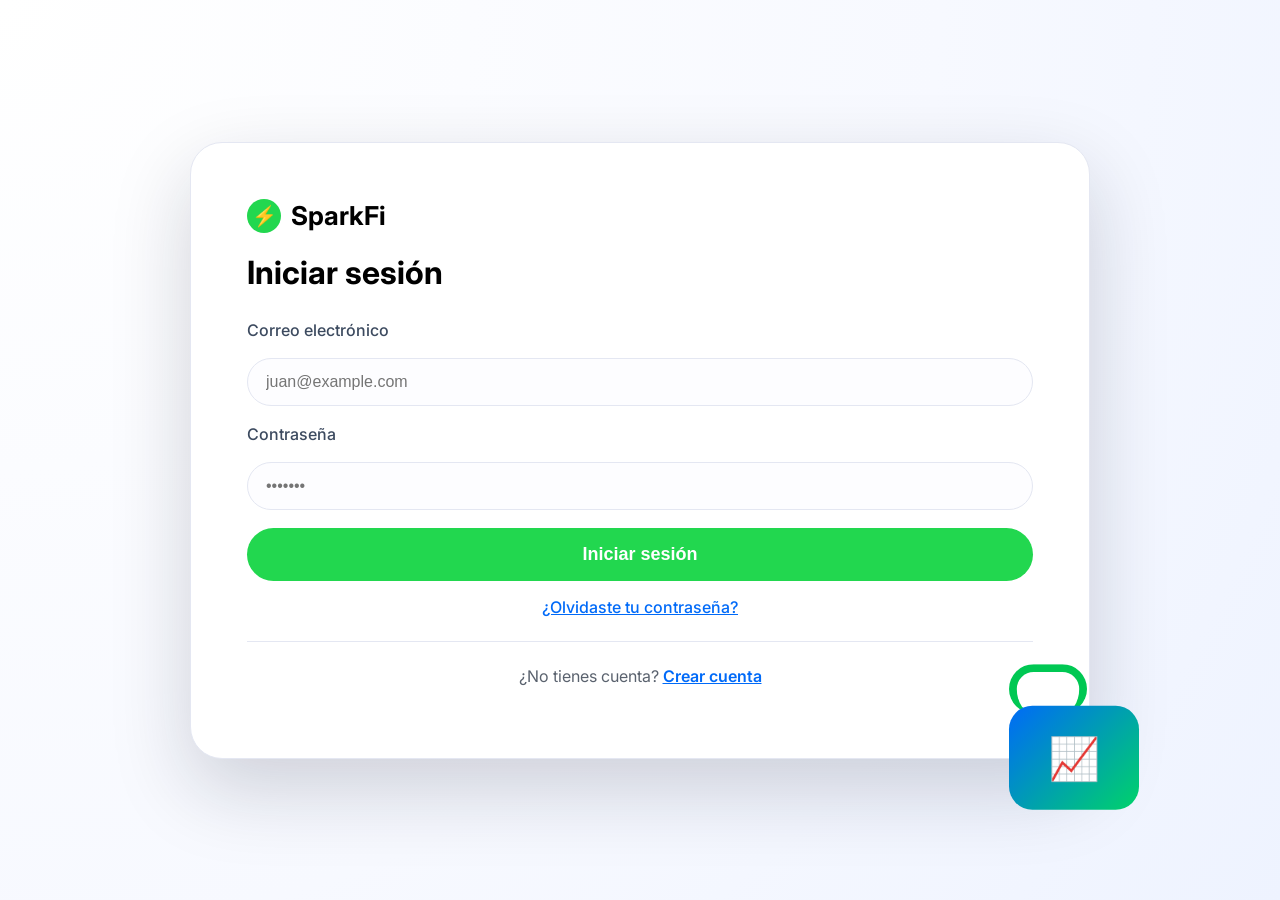
==== src/html/01-login.html @ 18d74f08 "Se realiza la maquetación HTML y CSS de las 8 visuales" ====
<!DOCTYPE html>
<html lang="es">
  <head>
    <meta charset="UTF-8" />
    <meta name="viewport" content="width=device-width, initial-scale=1.0" />
    <title>Iniciar sesión - SparkFi</title>

    <!-- Fuente Inter -->
    <link rel="preconnect" href="https://fonts.googleapis.com" />
    <link rel="preconnect" href="https://fonts.gstatic.com" crossorigin />
    <link
      href="https://fonts.googleapis.com/css2?family=Inter:wght@400;500;600;700&display=swap"
      rel="stylesheet"
    />

    <link rel="stylesheet" href="/src/css/01-login.css" />
  </head>
  <body>
    <div class="auth-page">
      <div class="auth-card">
        <!-- Logo -->
        <header class="auth-header">
          <div class="brand">
            <span class="brand-icon">⚡</span>
            <span class="brand-text">SparkFi</span>
          </div>
        </header>

        <!-- Contenido principal -->
        <main class="auth-content">
          <h1 class="auth-title">Iniciar sesión</h1>

          <form class="auth-form">
            <label class="field-label" for="email">Correo electrónico</label>
            <input
              id="email"
              type="email"
              placeholder="juan@example.com"
              class="field-input"
            />

            <label class="field-label" for="password">Contraseña</label>
            <input
              id="password"
              type="password"
              placeholder="•••••••"
              class="field-input"
            />

            <button type="submit" class="btn-primary">Iniciar sesión</button>
          </form>

          <a href="#" class="link-forgot">¿Olvidaste tu contraseña?</a>

          <div class="divider"></div>

          <p class="signup-text">
            ¿No tienes cuenta?
            <a href="#" class="link-signup">Crear cuenta</a>
          </p>
        </main>

        <!-- Candado de seguridad (decorativo) -->
        <div class="security-badge">
          <div class="security-lock-top"></div>
          <div class="security-lock-body">
            <span class="security-icon">📈</span>
          </div>
        </div>
      </div>
    </div>
  </body>
</html>
---- src/css/01-login.css ----
/* ============================
   PALETA SPARKFI
============================ */
:root {
  --sf-green: #22d74f;
  --sf-green-soft: #00d369;

  --sf-blue: #006af8;
  --sf-blue-strong: #0a3dfe;
  --sf-yellow: #ffd838;

  --sf-bg: #f7f9ff;
  --sf-surface: #ffffff;
  --sf-border: #e4e7f2;

  --sf-text-main: #181f34;
  --sf-text-muted: #3c4a5f;
  --sf-text-soft: #5a626e;
}

/* ============================
   RESETEO BÁSICO
============================ */
* {
  box-sizing: border-box;
  margin: 0;
  padding: 0;
}

body {
  font-family: "Inter", sans-serif;
  background: radial-gradient(
    circle at top left,
    #ffffff 0,
    #f7f9ff 60%,
    #eef3ff 100%
  );
  min-height: 100vh;
  margin: 0;
  display: flex;
  justify-content: center;
  align-items: center;
}

/* ============================
   TARJETA FULL-SCREEN AMPLIA
============================ */
.auth-card {
  position: relative;
  background: var(--sf-surface);

  /* ANCHO MUCHO MÁS GRANDE */
  width: min(1200px, 100vh); /* 👈 se verá GIGANTE pero elegante */

  padding: 56px 56px 72px;
  border-radius: 32px;
  box-shadow: 0 30px 80px rgba(15, 23, 42, 0.18);
  border: 1px solid var(--sf-border);
}

/* ============================
   LOGO
============================ */
.brand {
  display: flex;
  align-items: center;
  gap: 10px;
  margin-bottom: 20px;
}

.brand-icon {
  width: 34px;
  height: 34px;
  background: var(--sf-green);
  border-radius: 50%;
  display: flex;
  align-items: center;
  justify-content: center;
  color: white;
  font-size: 20px;
}

.brand-text {
  font-size: 26px;
  font-weight: 700;
}

/* ============================
   CONTENIDO
============================ */
.auth-title {
  font-size: 32px;
  font-weight: 700;
  margin-bottom: 28px;
}

.auth-form {
  display: flex;
  flex-direction: column;
  gap: 18px;
  margin-bottom: 16px;
}

.field-label {
  font-size: 16px;
  font-weight: 500;
  color: var(--sf-text-muted);
}

.field-input {
  width: 100%;
  padding: 14px 18px;
  border-radius: 999px;
  border: 1px solid var(--sf-border);
  font-size: 16px;
  background: #fdfdff;
}

.btn-primary {
  padding: 16px;
  font-size: 18px;
  border-radius: 999px;
  background: var(--sf-green);
  border: none;
  color: white;
  font-weight: 600;
  cursor: pointer;
}

.btn-primary:hover {
  background: var(--sf-green-soft);
}

/* ============================
   LINKS
============================ */
.link-forgot {
  display: block;
  margin-top: 12px;
  text-align: center;
  color: var(--sf-blue);
  font-weight: 500;
}

.divider {
  margin: 24px 0;
  height: 1px;
  background: var(--sf-border);
}

.signup-text {
  text-align: center;
  font-size: 16px;
  color: var(--sf-text-soft);
}

.link-signup {
  color: var(--sf-blue);
  font-weight: 600;
}

/* ============================
   CANDADO
============================ */
.security-badge {
  position: absolute;
  right: -35px;
  bottom: -35px;
  transform: scale(1.3); /* ← MÁS GRANDE */
}

.security-lock-top {
  width: 60px;
  height: 38px;
  border-radius: 999px;
  border: 6px solid #00c853;
  border-bottom: none;
}

.security-lock-body {
  margin-top: -6px;
  width: 100px;
  height: 80px;
  background: linear-gradient(135deg, #006af8, #00d369);
  border-radius: 18px;
  display: flex;
  align-items: center;
  justify-content: center;
}

.security-icon {
  color: white;
  font-size: 32px;
}

/* ============================
   RESPONSIVE MOBILE
============================ */
@media (max-width: 480px) {
  .auth-card {
    max-width: 100%;
    padding: 32px 22px 48px;
  }

  .auth-title {
    font-size: 24px;
  }

  .security-badge {
    transform: scale(0.9);
    right: -20px;
    bottom: -25px;
  }
}
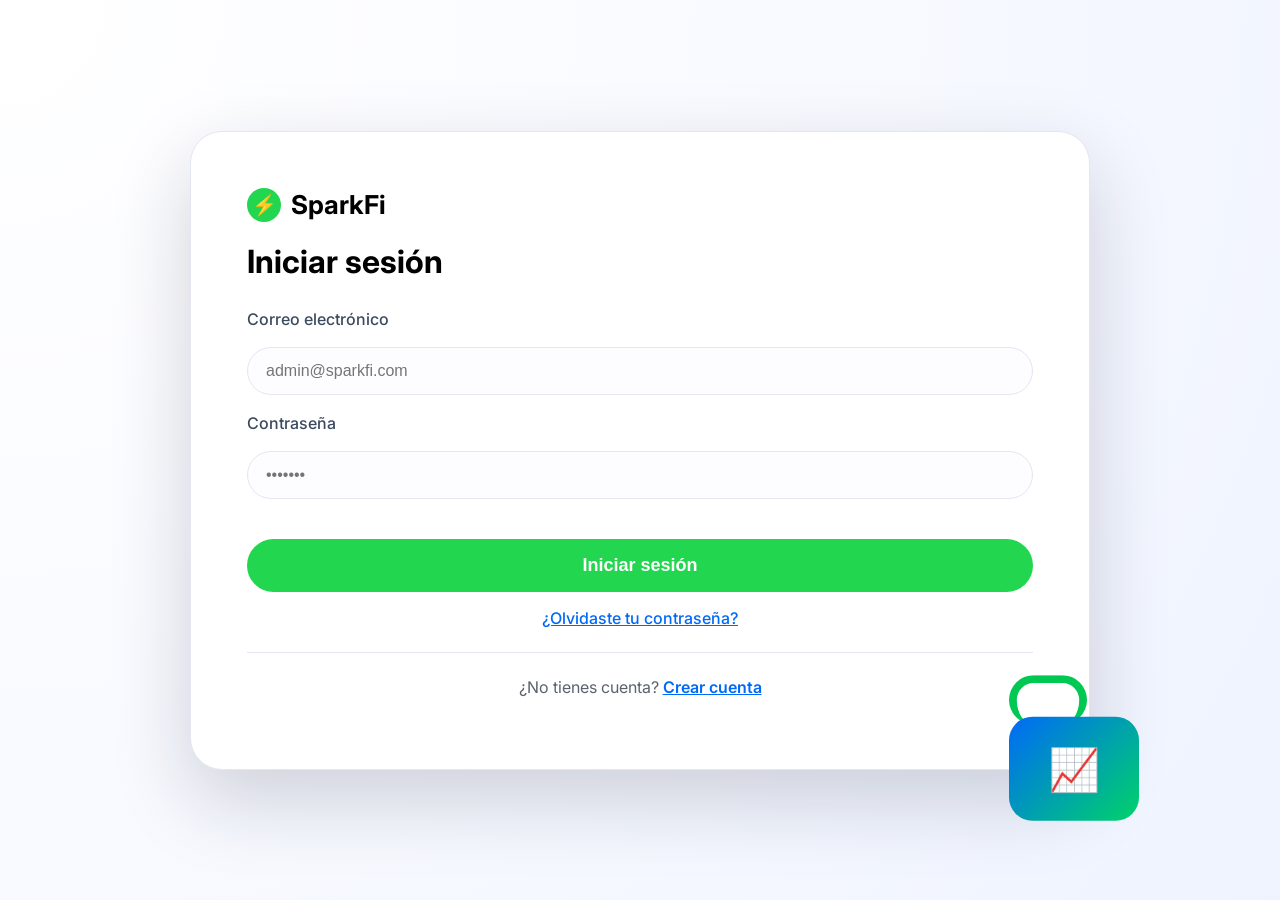
==== commit 58a68691: "organice carpetas,cree archivos JS base y vincule todas las ventanas" ====
--- a/src/html/01-login.html
+++ b/src/html/01-login.html
@@ -35,7 +35,7 @@
             <input
               id="email"
               type="email"
-              placeholder="juan@example.com"
+              placeholder="admin@sparkfi.com"
               class="field-input"
             />
 
@@ -47,7 +47,10 @@
               class="field-input"
             />
 
-            <button type="submit" class="btn-primary">Iniciar sesión</button>
+            <!-- Área de resultados (mensajes de éxito, error o bloqueo) -->
+            <div id="resultado-login"></div>
+
+            <button id="btn-login" type="button" class="btn-primary">Iniciar sesión</button>
           </form>
 
           <a href="#" class="link-forgot">¿Olvidaste tu contraseña?</a>
@@ -56,7 +59,7 @@
 
           <p class="signup-text">
             ¿No tienes cuenta?
-            <a href="#" class="link-signup">Crear cuenta</a>
+            <a href="02-create-account.html" class="link-signup">Crear cuenta</a>
           </p>
         </main>
 
@@ -69,5 +72,7 @@
         </div>
       </div>
     </div>
+
+    <script src="/src/js/01-login.js"></script>
   </body>
 </html>
--- a/src/css/01-login.css
+++ b/src/css/01-login.css
@@ -212,3 +212,36 @@
     bottom: -25px;
   }
 }
+
+/* ============================
+   ÁREA DE RESULTADOS (JS)
+============================ */
+#resultado-login {
+  margin-bottom: 4px;
+}
+
+.mensaje {
+  padding: 12px 16px;
+  border-radius: 12px;
+  font-size: 14px;
+  font-weight: 500;
+  line-height: 1.5;
+}
+
+.mensaje--exito {
+  background-color: #d4f7e0;
+  color: #14532d;
+  border: 1px solid #22d74f;
+}
+
+.mensaje--error {
+  background-color: #fee2e2;
+  color: #7f1d1d;
+  border: 1px solid #f87171;
+}
+
+.mensaje--bloqueado {
+  background-color: #fef3c7;
+  color: #78350f;
+  border: 1px solid #fbbf24;
+}
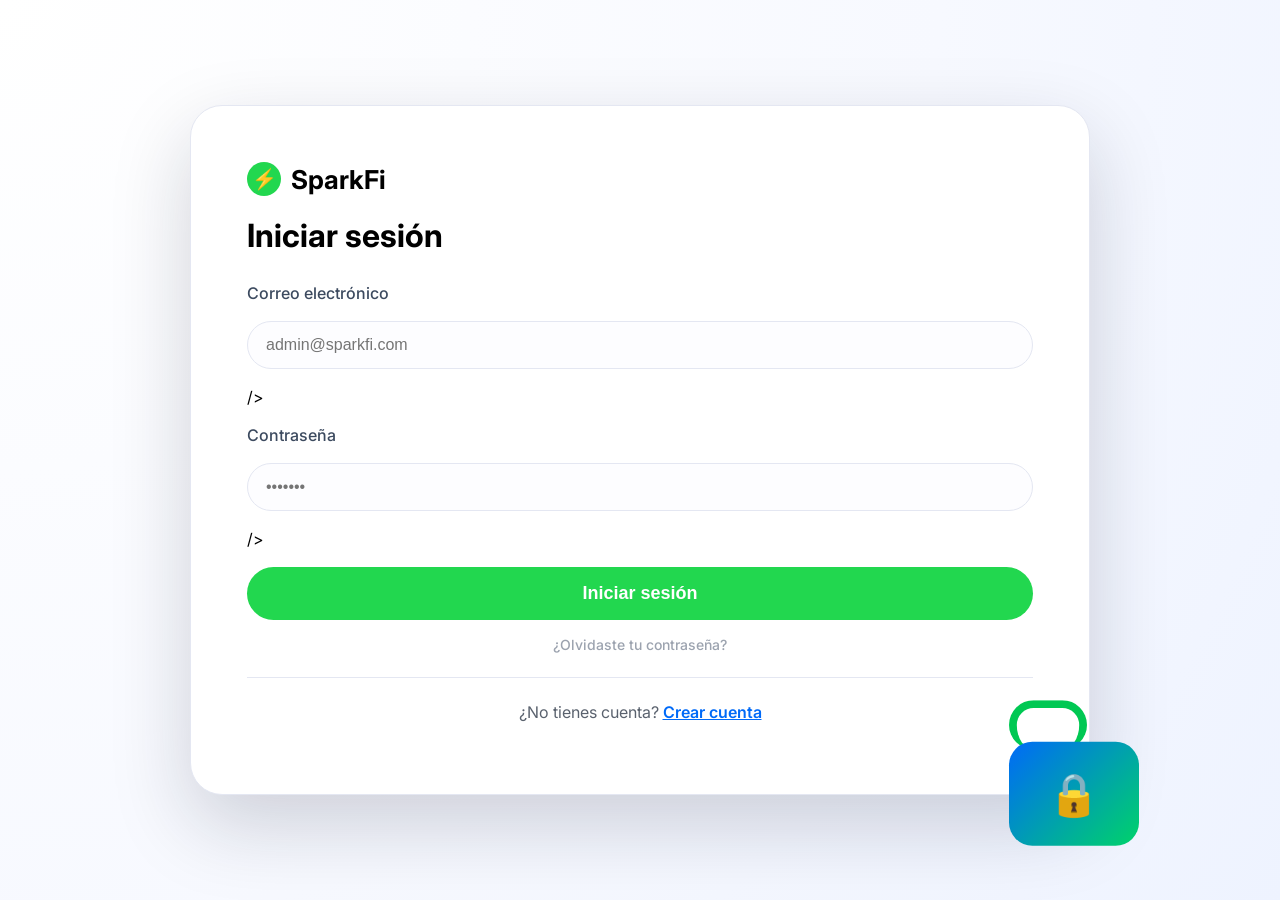
==== commit 08b3415e: "Se comento de manera descriptiva cada archivo HTML y CSS" ====
--- a/src/html/01-login.html
+++ b/src/html/01-login.html
@@ -1,11 +1,15 @@
 <!DOCTYPE html>
+<!-- Siempre hay que poner DOCTYPE para que el navegador sepa que es HTML5 -->
 <html lang="es">
   <head>
     <meta charset="UTF-8" />
+    <!-- UTF-8 permite que se vean bien las tildes y la ñ en español -->
     <meta name="viewport" content="width=device-width, initial-scale=1.0" />
+    <!-- Esto es clave para que la página se vea bien en celulares, sin esto se ve muy pequeño -->
     <title>Iniciar sesión - SparkFi</title>
 
-    <!-- Fuente Inter -->
+    <!-- Conecto la fuente Inter desde Google Fonts, se ve mucho más profesional que Arial -->
+    <!-- El preconnect le dice al navegador que prepare la conexión antes de que la necesite -->
     <link rel="preconnect" href="https://fonts.googleapis.com" />
     <link rel="preconnect" href="https://fonts.gstatic.com" crossorigin />
     <link
@@ -13,66 +17,95 @@
       rel="stylesheet"
     />
 
+    <!-- Ícono que aparece en la pestaña del navegador, uso el rayo ⚡ que es el logo de SparkFi -->
+    <!-- Lo hice con SVG inline para no tener que crear un archivo .ico por separado -->
+    <link rel="icon" href="data:image/svg+xml,<svg xmlns='http://www.w3.org/2000/svg' viewBox='0 0 100 100'><text y='.9em' font-size='90'>⚡</text></svg>" />
+
+    <!-- Mi archivo de estilos para esta pantalla -->
     <link rel="stylesheet" href="/src/css/01-login.css" />
   </head>
   <body>
+
+    <!-- Contenedor principal que centra todo en la pantalla usando flexbox en el CSS -->
     <div class="auth-page">
+
+      <!-- Tarjeta blanca central donde va todo el formulario -->
       <div class="auth-card">
-        <!-- Logo -->
+
+        <!-- Cabecera de la tarjeta con el logo de la app -->
         <header class="auth-header">
           <div class="brand">
+            <!-- El rayo es el ícono de la marca, lo puse en un círculo verde -->
             <span class="brand-icon">⚡</span>
             <span class="brand-text">SparkFi</span>
           </div>
         </header>
 
-        <!-- Contenido principal -->
+        <!-- Zona principal del formulario -->
         <main class="auth-content">
           <h1 class="auth-title">Iniciar sesión</h1>
 
+          <!-- El formulario de login, el type="button" en el botón es para que el JS lo controle manualmente -->
           <form class="auth-form">
+
+            <!-- Campo de correo, el for="email" conecta el label con el input por accesibilidad -->
             <label class="field-label" for="email">Correo electrónico</label>
             <input
               id="email"
               type="email"
               placeholder="admin@sparkfi.com"
               class="field-input"
+              autocomplete="email"
+              <!-- autocomplete="email" le dice al navegador que sugiera correos guardados -->
             />
 
+            <!-- Campo de contraseña, type="password" oculta los caracteres automáticamente -->
             <label class="field-label" for="password">Contraseña</label>
             <input
               id="password"
               type="password"
               placeholder="•••••••"
               class="field-input"
+              autocomplete="current-password"
+              <!-- current-password indica que es para iniciar sesión, no para crear una nueva -->
             />
 
-            <!-- Área de resultados (mensajes de éxito, error o bloqueo) -->
+            <!-- Aquí el JS va a mostrar mensajes de error o éxito cuando valide el formulario -->
+            <!-- Lo dejé vacío a propósito, el CSS lo oculta cuando no tiene contenido -->
             <div id="resultado-login"></div>
 
+            <!-- Botón principal para enviar, el JS escucha el click en este botón -->
             <button id="btn-login" type="button" class="btn-primary">Iniciar sesión</button>
           </form>
 
-          <a href="#" class="link-forgot">¿Olvidaste tu contraseña?</a>
+          <!-- Opción para recuperar contraseña, por ahora no tiene funcionalidad -->
+          <!-- La puse como span en lugar de enlace para que no confunda al usuario -->
+          <span class="link-forgot link-forgot--disabled" title="Próximamente disponible">¿Olvidaste tu contraseña?</span>
 
+          <!-- Línea separadora entre el formulario y el enlace de registro -->
           <div class="divider"></div>
 
+          <!-- Si el usuario no tiene cuenta lo mando a la pantalla de registro -->
           <p class="signup-text">
             ¿No tienes cuenta?
             <a href="02-create-account.html" class="link-signup">Crear cuenta</a>
           </p>
         </main>
 
-        <!-- Candado de seguridad (decorativo) -->
+        <!-- Elemento decorativo de un candado, solo es visual para darle más diseño a la tarjeta -->
+        <!-- Lo hice con divs puros en CSS, sin imágenes -->
         <div class="security-badge">
           <div class="security-lock-top"></div>
+          <!-- Cuerpo del candado con el ícono de seguridad adentro -->
           <div class="security-lock-body">
-            <span class="security-icon">📈</span>
+            <span class="security-icon">🔒</span>
           </div>
         </div>
+
       </div>
     </div>
 
+    <!-- Archivo JS que maneja la lógica del login, va al final del body para que cargue después del HTML -->
     <script src="/src/js/01-login.js"></script>
   </body>
 </html>
--- a/src/css/01-login.css
+++ b/src/css/01-login.css
@@ -1,65 +1,73 @@
 /* ============================
-   PALETA SPARKFI
+   PALETA DE COLORES DE SPARKFI
+   Guardo los colores como variables para reutilizarlos en todo el CSS
+   sin tener que escribir el código hex cada vez que lo necesito
 ============================ */
 :root {
-  --sf-green: #22d74f;
-  --sf-green-soft: #00d369;
-
-  --sf-blue: #006af8;
-  --sf-blue-strong: #0a3dfe;
-  --sf-yellow: #ffd838;
-
-  --sf-bg: #f7f9ff;
-  --sf-surface: #ffffff;
-  --sf-border: #e4e7f2;
-
-  --sf-text-main: #181f34;
-  --sf-text-muted: #3c4a5f;
-  --sf-text-soft: #5a626e;
+  --sf-green: #22d74f;       /* Verde principal de la app, para botones primarios */
+  --sf-green-soft: #00d369;  /* Verde un poco más suave para el hover */
+
+  --sf-blue: #006af8;        /* Azul para links y elementos secundarios */
+  --sf-blue-strong: #0a3dfe; /* Azul más intenso para énfasis */
+  --sf-yellow: #ffd838;      /* Amarillo para logros y medallas */
+
+  --sf-bg: #f7f9ff;          /* Color de fondo general de la app */
+  --sf-surface: #ffffff;     /* Blanco puro para las tarjetas */
+  --sf-border: #e4e7f2;      /* Gris muy suave para los bordes */
+
+  --sf-text-main: #181f34;   /* Texto principal, casi negro azulado */
+  --sf-text-muted: #3c4a5f;  /* Texto secundario, gris medio */
+  --sf-text-soft: #5a626e;   /* Texto de ayuda, gris claro */
 }
 
 /* ============================
    RESETEO BÁSICO
+   Quito los márgenes y paddings que el navegador pone por defecto
+   porque cada navegador los pone diferente y eso genera inconsistencias
 ============================ */
 * {
-  box-sizing: border-box;
+  box-sizing: border-box; /* El padding y border se cuentan dentro del ancho del elemento */
   margin: 0;
   padding: 0;
 }
 
+/* Centra la tarjeta de login perfectamente en el medio de la pantalla */
 body {
   font-family: "Inter", sans-serif;
+  /* Fondo degradado radial que va de blanco a azul muy suave */
   background: radial-gradient(
     circle at top left,
     #ffffff 0,
     #f7f9ff 60%,
     #eef3ff 100%
   );
-  min-height: 100vh;
+  min-height: 100vh;  /* Que ocupe toda la altura de la pantalla */
   margin: 0;
-  display: flex;
-  justify-content: center;
-  align-items: center;
-}
-
-/* ============================
-   TARJETA FULL-SCREEN AMPLIA
+  display: flex;           /* Flexbox para centrar la tarjeta */
+  justify-content: center; /* Centrado horizontal */
+  align-items: center;     /* Centrado vertical */
+}
+
+/* ============================
+   TARJETA CENTRAL DEL LOGIN
+   La caja blanca grande donde va el formulario
 ============================ */
 .auth-card {
-  position: relative;
+  position: relative; /* Necesario para posicionar el candado decorativo con absolute */
   background: var(--sf-surface);
 
-  /* ANCHO MUCHO MÁS GRANDE */
-  width: min(1200px, 100vh); /* 👈 se verá GIGANTE pero elegante */
+  /* min() usa el valor más pequeño entre 1200px y 100vh para que no se salga de la pantalla */
+  width: min(1200px, 100vh);
 
   padding: 56px 56px 72px;
-  border-radius: 32px;
-  box-shadow: 0 30px 80px rgba(15, 23, 42, 0.18);
+  border-radius: 32px; /* Bordes muy redondeados para el estilo moderno de la app */
+  box-shadow: 0 30px 80px rgba(15, 23, 42, 0.18); /* Sombra grande y suave */
   border: 1px solid var(--sf-border);
 }
 
 /* ============================
-   LOGO
+   LOGO DE LA MARCA
+   El rayo ⚡ en círculo verde + el nombre SparkFi
 ============================ */
 .brand {
   display: flex;
@@ -68,11 +76,12 @@
   margin-bottom: 20px;
 }
 
+/* Círculo verde con el rayo adentro */
 .brand-icon {
   width: 34px;
   height: 34px;
   background: var(--sf-green);
-  border-radius: 50%;
+  border-radius: 50%; /* Círculo perfecto */
   display: flex;
   align-items: center;
   justify-content: center;
@@ -86,7 +95,7 @@
 }
 
 /* ============================
-   CONTENIDO
+   FORMULARIO DE LOGIN
 ============================ */
 .auth-title {
   font-size: 32px;
@@ -94,10 +103,11 @@
   margin-bottom: 28px;
 }
 
+/* flex column para que los campos queden uno debajo del otro */
 .auth-form {
   display: flex;
   flex-direction: column;
-  gap: 18px;
+  gap: 18px;       /* Espacio entre cada campo del formulario */
   margin-bottom: 16px;
 }
 
@@ -107,15 +117,17 @@
   color: var(--sf-text-muted);
 }
 
+/* Campo de texto con bordes redondeados en forma de píldora */
 .field-input {
   width: 100%;
   padding: 14px 18px;
-  border-radius: 999px;
+  border-radius: 999px; /* 999px es un truco para que siempre sea totalmente redondeado */
   border: 1px solid var(--sf-border);
   font-size: 16px;
-  background: #fdfdff;
-}
-
+  background: #fdfdff; /* Blanco muy ligeramente azulado para distinguirlo del fondo */
+}
+
+/* Botón principal verde para enviar el formulario */
 .btn-primary {
   padding: 16px;
   font-size: 18px;
@@ -127,13 +139,15 @@
   cursor: pointer;
 }
 
+/* Efecto hover: cambia a un verde un poco más oscuro */
 .btn-primary:hover {
   background: var(--sf-green-soft);
 }
 
 /* ============================
-   LINKS
-============================ */
+   LINKS Y SEPARADORES
+============================ */
+/* Link de "¿Olvidaste tu contraseña?" */
 .link-forgot {
   display: block;
   margin-top: 12px;
@@ -142,6 +156,14 @@
   font-weight: 500;
 }
 
+/* Versión deshabilitada del link (funcionalidad pendiente) */
+.link-forgot--disabled {
+  color: #9ca3af;       /* Gris para indicar que no está disponible */
+  cursor: not-allowed;  /* Cursor de prohibido al pasar encima */
+  font-size: 14px;
+}
+
+/* Línea horizontal gris que separa el formulario del link de registro */
 .divider {
   margin: 24px 0;
   height: 1px;
@@ -154,31 +176,36 @@
   color: var(--sf-text-soft);
 }
 
+/* Link azul para ir a crear cuenta */
 .link-signup {
   color: var(--sf-blue);
   font-weight: 600;
 }
 
 /* ============================
-   CANDADO
+   CANDADO DECORATIVO
+   Lo hice con divs y CSS puro, sin imágenes
+   Está posicionado fuera de la tarjeta en la esquina inferior derecha
 ============================ */
 .security-badge {
-  position: absolute;
+  position: absolute; /* Sale del flujo normal para flotar sobre la tarjeta */
   right: -35px;
   bottom: -35px;
-  transform: scale(1.3); /* ← MÁS GRANDE */
-}
-
+  transform: scale(1.3); /* Lo agrando un poco para que se vea más imponente */
+}
+
+/* La parte curva de arriba del candado (el arco) */
 .security-lock-top {
   width: 60px;
   height: 38px;
   border-radius: 999px;
   border: 6px solid #00c853;
-  border-bottom: none;
-}
-
+  border-bottom: none; /* Sin borde abajo para que se conecte con el cuerpo */
+}
+
+/* Cuerpo rectangular del candado con degradado verde-azul */
 .security-lock-body {
-  margin-top: -6px;
+  margin-top: -6px; /* Sube un poco para tapar el hueco del borde del arco */
   width: 100px;
   height: 80px;
   background: linear-gradient(135deg, #006af8, #00d369);
@@ -188,13 +215,15 @@
   justify-content: center;
 }
 
+/* El ícono del candado adentro del cuerpo */
 .security-icon {
   color: white;
   font-size: 32px;
 }
 
 /* ============================
-   RESPONSIVE MOBILE
+   DISEÑO RESPONSIVE PARA CELULAR
+   En pantallas pequeñas la tarjeta ocupa todo el ancho
 ============================ */
 @media (max-width: 480px) {
   .auth-card {
@@ -202,10 +231,12 @@
     padding: 32px 22px 48px;
   }
 
+  /* Título más pequeño en móvil para que no se corte */
   .auth-title {
     font-size: 24px;
   }
 
+  /* El candado decorativo también se achica en móvil */
   .security-badge {
     transform: scale(0.9);
     right: -20px;
@@ -214,12 +245,20 @@
 }
 
 /* ============================
-   ÁREA DE RESULTADOS (JS)
+   ÁREA DE RESULTADOS DEL JS
+   El JS mete mensajes aquí después de intentar el login
 ============================ */
 #resultado-login {
   margin-bottom: 4px;
 }
 
+/* Truco de CSS: si el div está vacío (sin contenido), lo oculto completamente */
+/* Así no genera espacio en blanco raro cuando no hay mensajes */
+#resultado-login:empty {
+  display: none;
+}
+
+/* Estilos base para cualquier mensaje de resultado */
 .mensaje {
   padding: 12px 16px;
   border-radius: 12px;
@@ -228,18 +267,21 @@
   line-height: 1.5;
 }
 
+/* Mensaje de éxito: fondo verde suave */
 .mensaje--exito {
   background-color: #d4f7e0;
   color: #14532d;
   border: 1px solid #22d74f;
 }
 
+/* Mensaje de error: fondo rojo suave */
 .mensaje--error {
   background-color: #fee2e2;
   color: #7f1d1d;
   border: 1px solid #f87171;
 }
 
+/* Mensaje de cuenta bloqueada: fondo amarillo de advertencia */
 .mensaje--bloqueado {
   background-color: #fef3c7;
   color: #78350f;
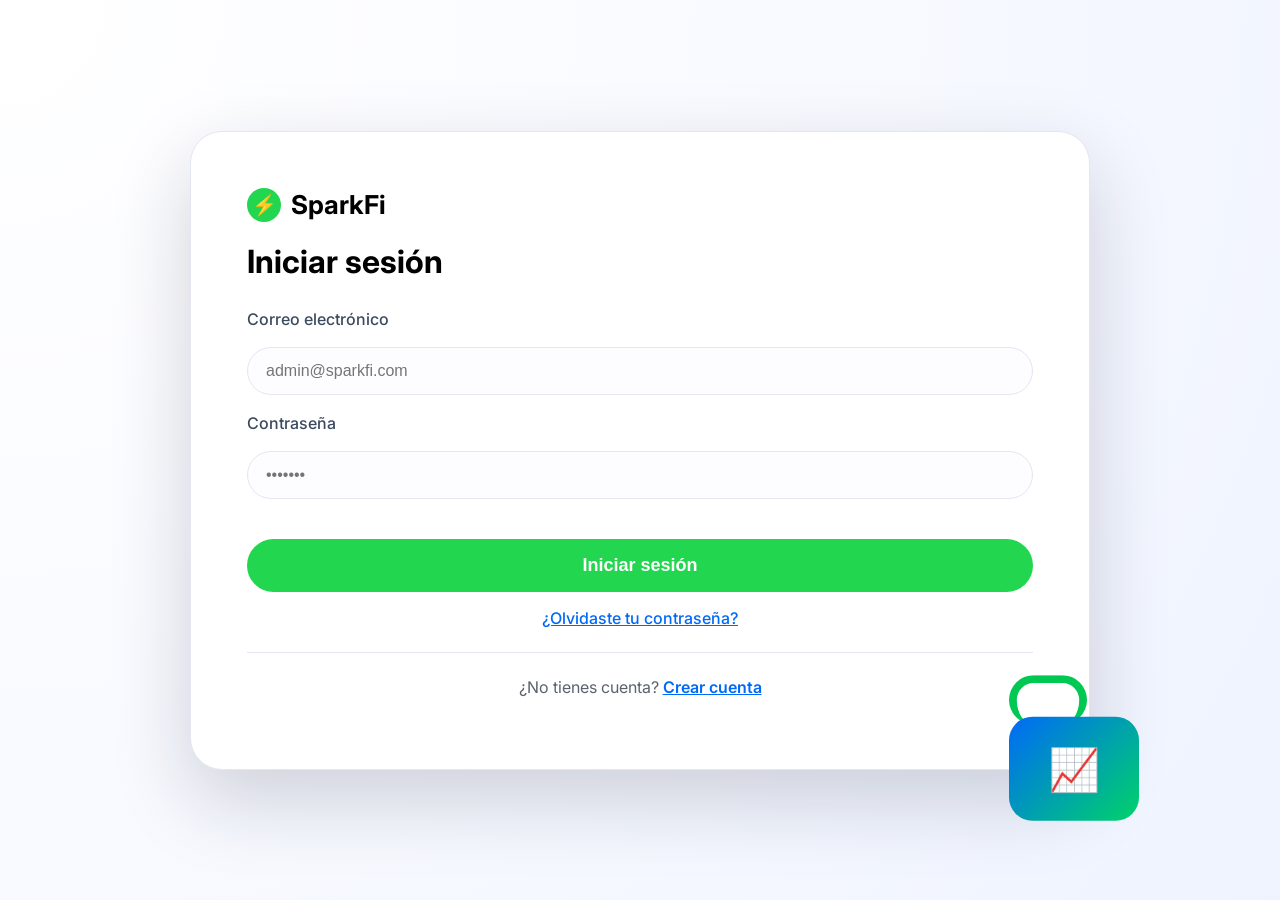
==== commit e0d341f3: "Pulí unas últimas cosas :v" ====
--- a/src/html/01-login.html
+++ b/src/html/01-login.html
@@ -1,15 +1,11 @@
 <!DOCTYPE html>
-<!-- Siempre hay que poner DOCTYPE para que el navegador sepa que es HTML5 -->
 <html lang="es">
   <head>
     <meta charset="UTF-8" />
-    <!-- UTF-8 permite que se vean bien las tildes y la ñ en español -->
     <meta name="viewport" content="width=device-width, initial-scale=1.0" />
-    <!-- Esto es clave para que la página se vea bien en celulares, sin esto se ve muy pequeño -->
     <title>Iniciar sesión - SparkFi</title>
 
-    <!-- Conecto la fuente Inter desde Google Fonts, se ve mucho más profesional que Arial -->
-    <!-- El preconnect le dice al navegador que prepare la conexión antes de que la necesite -->
+    <!-- Fuente Inter -->
     <link rel="preconnect" href="https://fonts.googleapis.com" />
     <link rel="preconnect" href="https://fonts.gstatic.com" crossorigin />
     <link
@@ -17,95 +13,66 @@
       rel="stylesheet"
     />
 
-    <!-- Ícono que aparece en la pestaña del navegador, uso el rayo ⚡ que es el logo de SparkFi -->
-    <!-- Lo hice con SVG inline para no tener que crear un archivo .ico por separado -->
-    <link rel="icon" href="data:image/svg+xml,<svg xmlns='http://www.w3.org/2000/svg' viewBox='0 0 100 100'><text y='.9em' font-size='90'>⚡</text></svg>" />
-
-    <!-- Mi archivo de estilos para esta pantalla -->
     <link rel="stylesheet" href="/src/css/01-login.css" />
   </head>
   <body>
-
-    <!-- Contenedor principal que centra todo en la pantalla usando flexbox en el CSS -->
     <div class="auth-page">
-
-      <!-- Tarjeta blanca central donde va todo el formulario -->
       <div class="auth-card">
-
-        <!-- Cabecera de la tarjeta con el logo de la app -->
+        <!-- Logo -->
         <header class="auth-header">
           <div class="brand">
-            <!-- El rayo es el ícono de la marca, lo puse en un círculo verde -->
             <span class="brand-icon">⚡</span>
             <span class="brand-text">SparkFi</span>
           </div>
         </header>
 
-        <!-- Zona principal del formulario -->
+        <!-- Contenido principal -->
         <main class="auth-content">
           <h1 class="auth-title">Iniciar sesión</h1>
 
-          <!-- El formulario de login, el type="button" en el botón es para que el JS lo controle manualmente -->
           <form class="auth-form">
-
-            <!-- Campo de correo, el for="email" conecta el label con el input por accesibilidad -->
             <label class="field-label" for="email">Correo electrónico</label>
             <input
               id="email"
               type="email"
               placeholder="admin@sparkfi.com"
               class="field-input"
-              autocomplete="email"
-              <!-- autocomplete="email" le dice al navegador que sugiera correos guardados -->
             />
 
-            <!-- Campo de contraseña, type="password" oculta los caracteres automáticamente -->
             <label class="field-label" for="password">Contraseña</label>
             <input
               id="password"
               type="password"
               placeholder="•••••••"
               class="field-input"
-              autocomplete="current-password"
-              <!-- current-password indica que es para iniciar sesión, no para crear una nueva -->
             />
 
-            <!-- Aquí el JS va a mostrar mensajes de error o éxito cuando valide el formulario -->
-            <!-- Lo dejé vacío a propósito, el CSS lo oculta cuando no tiene contenido -->
+            <!-- Área de resultados (mensajes de éxito, error o bloqueo) -->
             <div id="resultado-login"></div>
 
-            <!-- Botón principal para enviar, el JS escucha el click en este botón -->
             <button id="btn-login" type="button" class="btn-primary">Iniciar sesión</button>
           </form>
 
-          <!-- Opción para recuperar contraseña, por ahora no tiene funcionalidad -->
-          <!-- La puse como span en lugar de enlace para que no confunda al usuario -->
-          <span class="link-forgot link-forgot--disabled" title="Próximamente disponible">¿Olvidaste tu contraseña?</span>
+          <a href="#" class="link-forgot">¿Olvidaste tu contraseña?</a>
 
-          <!-- Línea separadora entre el formulario y el enlace de registro -->
           <div class="divider"></div>
 
-          <!-- Si el usuario no tiene cuenta lo mando a la pantalla de registro -->
           <p class="signup-text">
             ¿No tienes cuenta?
             <a href="02-create-account.html" class="link-signup">Crear cuenta</a>
           </p>
         </main>
 
-        <!-- Elemento decorativo de un candado, solo es visual para darle más diseño a la tarjeta -->
-        <!-- Lo hice con divs puros en CSS, sin imágenes -->
+        <!-- Candado de seguridad (decorativo) -->
         <div class="security-badge">
           <div class="security-lock-top"></div>
-          <!-- Cuerpo del candado con el ícono de seguridad adentro -->
           <div class="security-lock-body">
-            <span class="security-icon">🔒</span>
+            <span class="security-icon">📈</span>
           </div>
         </div>
-
       </div>
     </div>
 
-    <!-- Archivo JS que maneja la lógica del login, va al final del body para que cargue después del HTML -->
     <script src="/src/js/01-login.js"></script>
   </body>
 </html>
--- a/src/css/01-login.css
+++ b/src/css/01-login.css
@@ -1,73 +1,65 @@
 /* ============================
-   PALETA DE COLORES DE SPARKFI
-   Guardo los colores como variables para reutilizarlos en todo el CSS
-   sin tener que escribir el código hex cada vez que lo necesito
+   PALETA SPARKFI
 ============================ */
 :root {
-  --sf-green: #22d74f;       /* Verde principal de la app, para botones primarios */
-  --sf-green-soft: #00d369;  /* Verde un poco más suave para el hover */
-
-  --sf-blue: #006af8;        /* Azul para links y elementos secundarios */
-  --sf-blue-strong: #0a3dfe; /* Azul más intenso para énfasis */
-  --sf-yellow: #ffd838;      /* Amarillo para logros y medallas */
-
-  --sf-bg: #f7f9ff;          /* Color de fondo general de la app */
-  --sf-surface: #ffffff;     /* Blanco puro para las tarjetas */
-  --sf-border: #e4e7f2;      /* Gris muy suave para los bordes */
-
-  --sf-text-main: #181f34;   /* Texto principal, casi negro azulado */
-  --sf-text-muted: #3c4a5f;  /* Texto secundario, gris medio */
-  --sf-text-soft: #5a626e;   /* Texto de ayuda, gris claro */
+  --sf-green: #22d74f;
+  --sf-green-soft: #00d369;
+
+  --sf-blue: #006af8;
+  --sf-blue-strong: #0a3dfe;
+  --sf-yellow: #ffd838;
+
+  --sf-bg: #f7f9ff;
+  --sf-surface: #ffffff;
+  --sf-border: #e4e7f2;
+
+  --sf-text-main: #181f34;
+  --sf-text-muted: #3c4a5f;
+  --sf-text-soft: #5a626e;
 }
 
 /* ============================
    RESETEO BÁSICO
-   Quito los márgenes y paddings que el navegador pone por defecto
-   porque cada navegador los pone diferente y eso genera inconsistencias
 ============================ */
 * {
-  box-sizing: border-box; /* El padding y border se cuentan dentro del ancho del elemento */
+  box-sizing: border-box;
   margin: 0;
   padding: 0;
 }
 
-/* Centra la tarjeta de login perfectamente en el medio de la pantalla */
 body {
   font-family: "Inter", sans-serif;
-  /* Fondo degradado radial que va de blanco a azul muy suave */
   background: radial-gradient(
     circle at top left,
     #ffffff 0,
     #f7f9ff 60%,
     #eef3ff 100%
   );
-  min-height: 100vh;  /* Que ocupe toda la altura de la pantalla */
+  min-height: 100vh;
   margin: 0;
-  display: flex;           /* Flexbox para centrar la tarjeta */
-  justify-content: center; /* Centrado horizontal */
-  align-items: center;     /* Centrado vertical */
-}
-
-/* ============================
-   TARJETA CENTRAL DEL LOGIN
-   La caja blanca grande donde va el formulario
+  display: flex;
+  justify-content: center;
+  align-items: center;
+}
+
+/* ============================
+   TARJETA FULL-SCREEN AMPLIA
 ============================ */
 .auth-card {
-  position: relative; /* Necesario para posicionar el candado decorativo con absolute */
+  position: relative;
   background: var(--sf-surface);
 
-  /* min() usa el valor más pequeño entre 1200px y 100vh para que no se salga de la pantalla */
-  width: min(1200px, 100vh);
+  /* ANCHO MUCHO MÁS GRANDE */
+  width: min(1200px, 100vh); /* 👈 se verá GIGANTE pero elegante */
 
   padding: 56px 56px 72px;
-  border-radius: 32px; /* Bordes muy redondeados para el estilo moderno de la app */
-  box-shadow: 0 30px 80px rgba(15, 23, 42, 0.18); /* Sombra grande y suave */
+  border-radius: 32px;
+  box-shadow: 0 30px 80px rgba(15, 23, 42, 0.18);
   border: 1px solid var(--sf-border);
 }
 
 /* ============================
-   LOGO DE LA MARCA
-   El rayo ⚡ en círculo verde + el nombre SparkFi
+   LOGO
 ============================ */
 .brand {
   display: flex;
@@ -76,12 +68,11 @@
   margin-bottom: 20px;
 }
 
-/* Círculo verde con el rayo adentro */
 .brand-icon {
   width: 34px;
   height: 34px;
   background: var(--sf-green);
-  border-radius: 50%; /* Círculo perfecto */
+  border-radius: 50%;
   display: flex;
   align-items: center;
   justify-content: center;
@@ -95,7 +86,7 @@
 }
 
 /* ============================
-   FORMULARIO DE LOGIN
+   CONTENIDO
 ============================ */
 .auth-title {
   font-size: 32px;
@@ -103,11 +94,10 @@
   margin-bottom: 28px;
 }
 
-/* flex column para que los campos queden uno debajo del otro */
 .auth-form {
   display: flex;
   flex-direction: column;
-  gap: 18px;       /* Espacio entre cada campo del formulario */
+  gap: 18px;
   margin-bottom: 16px;
 }
 
@@ -117,17 +107,15 @@
   color: var(--sf-text-muted);
 }
 
-/* Campo de texto con bordes redondeados en forma de píldora */
 .field-input {
   width: 100%;
   padding: 14px 18px;
-  border-radius: 999px; /* 999px es un truco para que siempre sea totalmente redondeado */
+  border-radius: 999px;
   border: 1px solid var(--sf-border);
   font-size: 16px;
-  background: #fdfdff; /* Blanco muy ligeramente azulado para distinguirlo del fondo */
-}
-
-/* Botón principal verde para enviar el formulario */
+  background: #fdfdff;
+}
+
 .btn-primary {
   padding: 16px;
   font-size: 18px;
@@ -139,15 +127,13 @@
   cursor: pointer;
 }
 
-/* Efecto hover: cambia a un verde un poco más oscuro */
 .btn-primary:hover {
   background: var(--sf-green-soft);
 }
 
 /* ============================
-   LINKS Y SEPARADORES
-============================ */
-/* Link de "¿Olvidaste tu contraseña?" */
+   LINKS
+============================ */
 .link-forgot {
   display: block;
   margin-top: 12px;
@@ -156,14 +142,6 @@
   font-weight: 500;
 }
 
-/* Versión deshabilitada del link (funcionalidad pendiente) */
-.link-forgot--disabled {
-  color: #9ca3af;       /* Gris para indicar que no está disponible */
-  cursor: not-allowed;  /* Cursor de prohibido al pasar encima */
-  font-size: 14px;
-}
-
-/* Línea horizontal gris que separa el formulario del link de registro */
 .divider {
   margin: 24px 0;
   height: 1px;
@@ -176,36 +154,31 @@
   color: var(--sf-text-soft);
 }
 
-/* Link azul para ir a crear cuenta */
 .link-signup {
   color: var(--sf-blue);
   font-weight: 600;
 }
 
 /* ============================
-   CANDADO DECORATIVO
-   Lo hice con divs y CSS puro, sin imágenes
-   Está posicionado fuera de la tarjeta en la esquina inferior derecha
+   CANDADO
 ============================ */
 .security-badge {
-  position: absolute; /* Sale del flujo normal para flotar sobre la tarjeta */
+  position: absolute;
   right: -35px;
   bottom: -35px;
-  transform: scale(1.3); /* Lo agrando un poco para que se vea más imponente */
-}
-
-/* La parte curva de arriba del candado (el arco) */
+  transform: scale(1.3); /* ← MÁS GRANDE */
+}
+
 .security-lock-top {
   width: 60px;
   height: 38px;
   border-radius: 999px;
   border: 6px solid #00c853;
-  border-bottom: none; /* Sin borde abajo para que se conecte con el cuerpo */
-}
-
-/* Cuerpo rectangular del candado con degradado verde-azul */
+  border-bottom: none;
+}
+
 .security-lock-body {
-  margin-top: -6px; /* Sube un poco para tapar el hueco del borde del arco */
+  margin-top: -6px;
   width: 100px;
   height: 80px;
   background: linear-gradient(135deg, #006af8, #00d369);
@@ -215,15 +188,13 @@
   justify-content: center;
 }
 
-/* El ícono del candado adentro del cuerpo */
 .security-icon {
   color: white;
   font-size: 32px;
 }
 
 /* ============================
-   DISEÑO RESPONSIVE PARA CELULAR
-   En pantallas pequeñas la tarjeta ocupa todo el ancho
+   RESPONSIVE MOBILE
 ============================ */
 @media (max-width: 480px) {
   .auth-card {
@@ -231,12 +202,10 @@
     padding: 32px 22px 48px;
   }
 
-  /* Título más pequeño en móvil para que no se corte */
   .auth-title {
     font-size: 24px;
   }
 
-  /* El candado decorativo también se achica en móvil */
   .security-badge {
     transform: scale(0.9);
     right: -20px;
@@ -245,20 +214,12 @@
 }
 
 /* ============================
-   ÁREA DE RESULTADOS DEL JS
-   El JS mete mensajes aquí después de intentar el login
+   ÁREA DE RESULTADOS (JS)
 ============================ */
 #resultado-login {
   margin-bottom: 4px;
 }
 
-/* Truco de CSS: si el div está vacío (sin contenido), lo oculto completamente */
-/* Así no genera espacio en blanco raro cuando no hay mensajes */
-#resultado-login:empty {
-  display: none;
-}
-
-/* Estilos base para cualquier mensaje de resultado */
 .mensaje {
   padding: 12px 16px;
   border-radius: 12px;
@@ -267,21 +228,18 @@
   line-height: 1.5;
 }
 
-/* Mensaje de éxito: fondo verde suave */
 .mensaje--exito {
   background-color: #d4f7e0;
   color: #14532d;
   border: 1px solid #22d74f;
 }
 
-/* Mensaje de error: fondo rojo suave */
 .mensaje--error {
   background-color: #fee2e2;
   color: #7f1d1d;
   border: 1px solid #f87171;
 }
 
-/* Mensaje de cuenta bloqueada: fondo amarillo de advertencia */
 .mensaje--bloqueado {
   background-color: #fef3c7;
   color: #78350f;
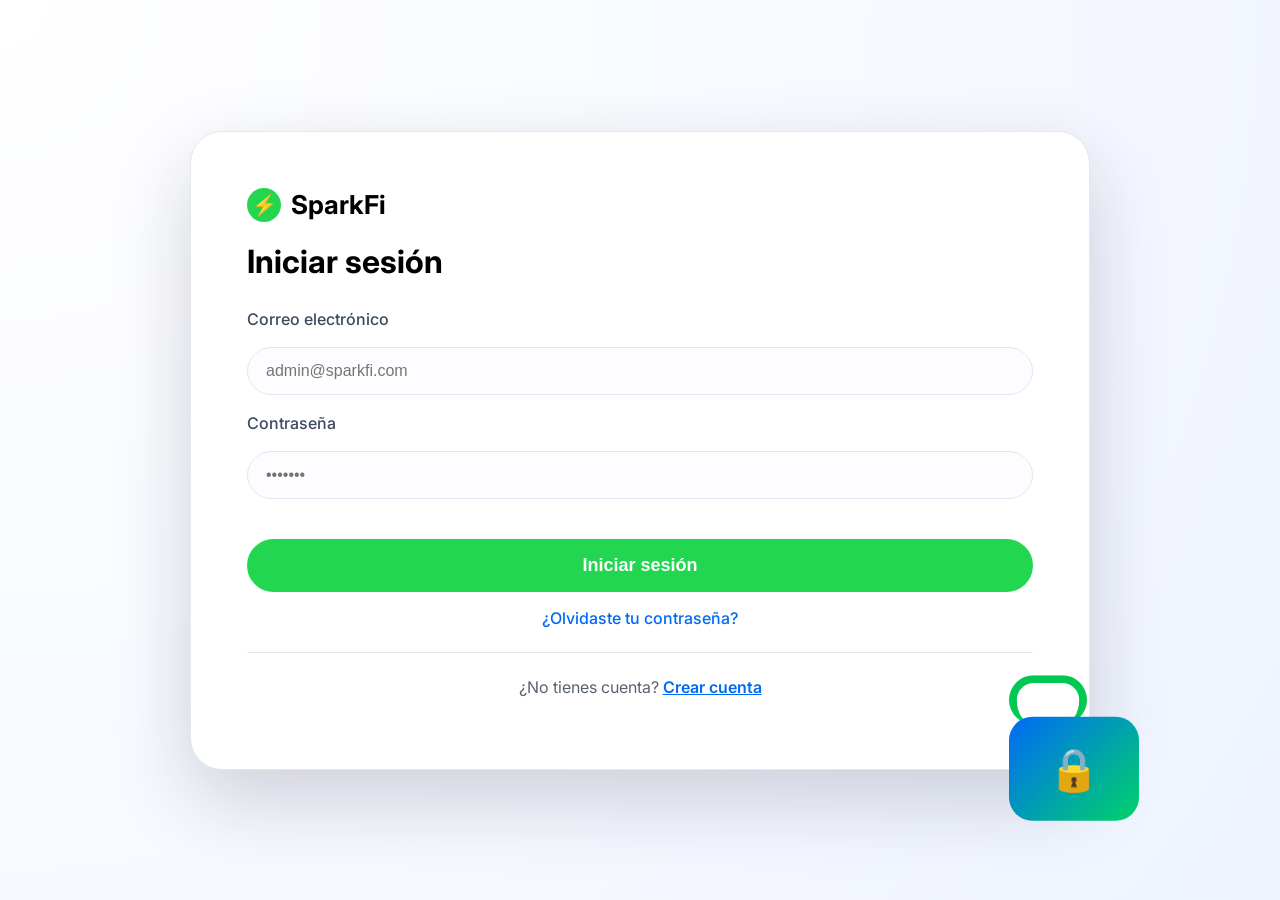
==== commit 6134cae4: "Se corrigio error visual en el login" ====
--- a/src/html/01-login.html
+++ b/src/html/01-login.html
@@ -1,11 +1,15 @@
 <!DOCTYPE html>
+<!-- Siempre hay que poner DOCTYPE para que el navegador sepa que es HTML5 -->
 <html lang="es">
   <head>
     <meta charset="UTF-8" />
+    <!-- UTF-8 permite que se vean bien las tildes y la ñ en español -->
     <meta name="viewport" content="width=device-width, initial-scale=1.0" />
+    <!-- Esto es clave para que la página se vea bien en celulares, sin esto se ve muy pequeño -->
     <title>Iniciar sesión - SparkFi</title>
 
-    <!-- Fuente Inter -->
+    <!-- Conecto la fuente Inter desde Google Fonts, se ve mucho más profesional que Arial -->
+    <!-- El preconnect le dice al navegador que prepare la conexión antes de que la necesite -->
     <link rel="preconnect" href="https://fonts.googleapis.com" />
     <link rel="preconnect" href="https://fonts.gstatic.com" crossorigin />
     <link
@@ -13,66 +17,95 @@
       rel="stylesheet"
     />
 
+    <!-- Ícono que aparece en la pestaña del navegador, uso el rayo ⚡ que es el logo de SparkFi -->
+    <!-- Lo hice con SVG inline para no tener que crear un archivo .ico por separado -->
+    <link rel="icon" href="data:image/svg+xml,<svg xmlns='http://www.w3.org/2000/svg' viewBox='0 0 100 100'><text y='.9em' font-size='90'>⚡</text></svg>" />
+
+    <!-- Mi archivo de estilos para esta pantalla -->
     <link rel="stylesheet" href="/src/css/01-login.css" />
   </head>
   <body>
+
+    <!-- Contenedor principal que centra todo en la pantalla usando flexbox en el CSS -->
     <div class="auth-page">
+
+      <!-- Tarjeta blanca central donde va todo el formulario -->
       <div class="auth-card">
-        <!-- Logo -->
+
+        <!-- Cabecera de la tarjeta con el logo de la app -->
         <header class="auth-header">
           <div class="brand">
+            <!-- El rayo es el ícono de la marca, lo puse en un círculo verde -->
             <span class="brand-icon">⚡</span>
             <span class="brand-text">SparkFi</span>
           </div>
         </header>
 
-        <!-- Contenido principal -->
+        <!-- Zona principal del formulario -->
         <main class="auth-content">
           <h1 class="auth-title">Iniciar sesión</h1>
 
+          <!-- El formulario de login, el type="button" en el botón es para que el JS lo controle manualmente -->
           <form class="auth-form">
+
+            <!-- Campo de correo, el for="email" conecta el label con el input por accesibilidad -->
             <label class="field-label" for="email">Correo electrónico</label>
+            <!-- autocomplete="email" le dice al navegador que sugiera correos guardados -->
             <input
               id="email"
               type="email"
               placeholder="admin@sparkfi.com"
               class="field-input"
+              autocomplete="email"
             />
 
+            <!-- Campo de contraseña, type="password" oculta los caracteres automáticamente -->
             <label class="field-label" for="password">Contraseña</label>
+            <!-- current-password indica que es para iniciar sesión, no para crear una nueva -->
             <input
               id="password"
               type="password"
               placeholder="•••••••"
               class="field-input"
+              autocomplete="current-password"
             />
 
-            <!-- Área de resultados (mensajes de éxito, error o bloqueo) -->
+            <!-- Aquí el JS va a mostrar mensajes de error o éxito cuando valide el formulario -->
+            <!-- Lo dejé vacío a propósito, el CSS lo oculta cuando no tiene contenido -->
             <div id="resultado-login"></div>
 
+            <!-- Botón principal para enviar, el JS escucha el click en este botón -->
             <button id="btn-login" type="button" class="btn-primary">Iniciar sesión</button>
           </form>
 
-          <a href="#" class="link-forgot">¿Olvidaste tu contraseña?</a>
+          <!-- Opción para recuperar contraseña, por ahora no tiene funcionalidad -->
+          <!-- La puse como span en lugar de enlace para que no confunda al usuario -->
+          <span class="link-forgot link-forgot--disabled" title="Próximamente disponible">¿Olvidaste tu contraseña?</span>
 
+          <!-- Línea separadora entre el formulario y el enlace de registro -->
           <div class="divider"></div>
 
+          <!-- Si el usuario no tiene cuenta lo mando a la pantalla de registro -->
           <p class="signup-text">
             ¿No tienes cuenta?
             <a href="02-create-account.html" class="link-signup">Crear cuenta</a>
           </p>
         </main>
 
-        <!-- Candado de seguridad (decorativo) -->
+        <!-- Elemento decorativo de un candado, solo es visual para darle más diseño a la tarjeta -->
+        <!-- Lo hice con divs puros en CSS, sin imágenes -->
         <div class="security-badge">
           <div class="security-lock-top"></div>
+          <!-- Cuerpo del candado con el ícono de seguridad adentro -->
           <div class="security-lock-body">
-            <span class="security-icon">📈</span>
+            <span class="security-icon">🔒</span>
           </div>
         </div>
+
       </div>
     </div>
 
+    <!-- Archivo JS que maneja la lógica del login, va al final del body para que cargue después del HTML -->
     <script src="/src/js/01-login.js"></script>
   </body>
 </html>
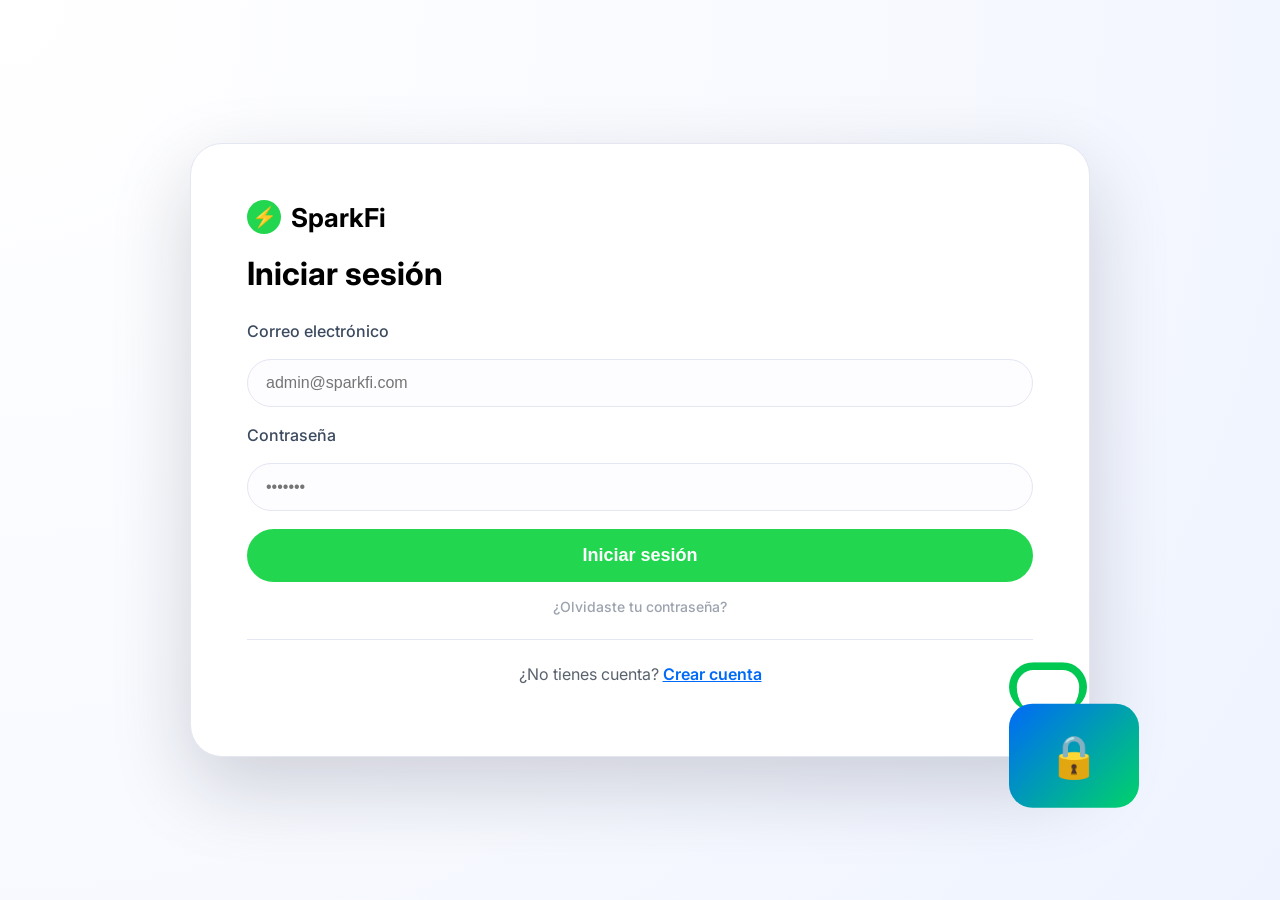
==== commit 7ce91644: "Comentarios a todo el codigo" ====
--- a/src/html/01-login.html
+++ b/src/html/01-login.html
@@ -1,15 +1,11 @@
 <!DOCTYPE html>
-<!-- Siempre hay que poner DOCTYPE para que el navegador sepa que es HTML5 -->
 <html lang="es">
   <head>
     <meta charset="UTF-8" />
-    <!-- UTF-8 permite que se vean bien las tildes y la ñ en español -->
     <meta name="viewport" content="width=device-width, initial-scale=1.0" />
-    <!-- Esto es clave para que la página se vea bien en celulares, sin esto se ve muy pequeño -->
     <title>Iniciar sesión - SparkFi</title>
 
-    <!-- Conecto la fuente Inter desde Google Fonts, se ve mucho más profesional que Arial -->
-    <!-- El preconnect le dice al navegador que prepare la conexión antes de que la necesite -->
+    <!-- Fuente Inter desde Google Fonts; preconnect adelanta la conexión para que cargue más rápido -->
     <link rel="preconnect" href="https://fonts.googleapis.com" />
     <link rel="preconnect" href="https://fonts.gstatic.com" crossorigin />
     <link
@@ -17,40 +13,35 @@
       rel="stylesheet"
     />
 
-    <!-- Ícono que aparece en la pestaña del navegador, uso el rayo ⚡ que es el logo de SparkFi -->
-    <!-- Lo hice con SVG inline para no tener que crear un archivo .ico por separado -->
+    <!-- Favicon con el rayo ⚡ del logo; SVG inline evita tener que crear un archivo .ico -->
     <link rel="icon" href="data:image/svg+xml,<svg xmlns='http://www.w3.org/2000/svg' viewBox='0 0 100 100'><text y='.9em' font-size='90'>⚡</text></svg>" />
 
-    <!-- Mi archivo de estilos para esta pantalla -->
     <link rel="stylesheet" href="/src/css/01-login.css" />
   </head>
   <body>
 
-    <!-- Contenedor principal que centra todo en la pantalla usando flexbox en el CSS -->
+    <!-- Flexbox en el CSS centra esta tarjeta tanto vertical como horizontalmente -->
     <div class="auth-page">
 
-      <!-- Tarjeta blanca central donde va todo el formulario -->
+      <!-- Tarjeta blanca con formulario y candado decorativo; position: relative para el candado -->
       <div class="auth-card">
 
-        <!-- Cabecera de la tarjeta con el logo de la app -->
         <header class="auth-header">
           <div class="brand">
-            <!-- El rayo es el ícono de la marca, lo puse en un círculo verde -->
             <span class="brand-icon">⚡</span>
             <span class="brand-text">SparkFi</span>
           </div>
         </header>
 
-        <!-- Zona principal del formulario -->
         <main class="auth-content">
           <h1 class="auth-title">Iniciar sesión</h1>
 
-          <!-- El formulario de login, el type="button" en el botón es para que el JS lo controle manualmente -->
+          <!-- type="button" para que el JS maneje el envío manualmente y pueda validar antes -->
           <form class="auth-form">
 
-            <!-- Campo de correo, el for="email" conecta el label con el input por accesibilidad -->
+            <!-- for="email" conecta el label con el input para accesibilidad y clic directo -->
             <label class="field-label" for="email">Correo electrónico</label>
-            <!-- autocomplete="email" le dice al navegador que sugiera correos guardados -->
+            <!-- autocomplete="email" sugiere correos guardados en el navegador -->
             <input
               id="email"
               type="email"
@@ -59,7 +50,6 @@
               autocomplete="email"
             />
 
-            <!-- Campo de contraseña, type="password" oculta los caracteres automáticamente -->
             <label class="field-label" for="password">Contraseña</label>
             <!-- current-password indica que es para iniciar sesión, no para crear una nueva -->
             <input
@@ -70,33 +60,26 @@
               autocomplete="current-password"
             />
 
-            <!-- Aquí el JS va a mostrar mensajes de error o éxito cuando valide el formulario -->
-            <!-- Lo dejé vacío a propósito, el CSS lo oculta cuando no tiene contenido -->
+            <!-- El JS inyecta aquí los mensajes de error o éxito; el CSS lo oculta cuando está vacío -->
             <div id="resultado-login"></div>
 
-            <!-- Botón principal para enviar, el JS escucha el click en este botón -->
             <button id="btn-login" type="button" class="btn-primary">Iniciar sesión</button>
           </form>
 
-          <!-- Opción para recuperar contraseña, por ahora no tiene funcionalidad -->
-          <!-- La puse como span en lugar de enlace para que no confunda al usuario -->
+          <!-- Pendiente de implementar; está deshabilitado para no confundir al usuario -->
           <span class="link-forgot link-forgot--disabled" title="Próximamente disponible">¿Olvidaste tu contraseña?</span>
 
-          <!-- Línea separadora entre el formulario y el enlace de registro -->
           <div class="divider"></div>
 
-          <!-- Si el usuario no tiene cuenta lo mando a la pantalla de registro -->
           <p class="signup-text">
             ¿No tienes cuenta?
             <a href="02-create-account.html" class="link-signup">Crear cuenta</a>
           </p>
         </main>
 
-        <!-- Elemento decorativo de un candado, solo es visual para darle más diseño a la tarjeta -->
-        <!-- Lo hice con divs puros en CSS, sin imágenes -->
+        <!-- Candado decorativo hecho con divs y CSS puro, sin imágenes; posicionado en la esquina inferior derecha -->
         <div class="security-badge">
           <div class="security-lock-top"></div>
-          <!-- Cuerpo del candado con el ícono de seguridad adentro -->
           <div class="security-lock-body">
             <span class="security-icon">🔒</span>
           </div>
@@ -105,7 +88,7 @@
       </div>
     </div>
 
-    <!-- Archivo JS que maneja la lógica del login, va al final del body para que cargue después del HTML -->
+    <!-- JS al final del body para que el HTML ya exista cuando el script se ejecute -->
     <script src="/src/js/01-login.js"></script>
   </body>
 </html>
--- a/src/css/01-login.css
+++ b/src/css/01-login.css
@@ -1,65 +1,73 @@
 /* ============================
-   PALETA SPARKFI
+   PALETA DE COLORES DE SPARKFI
+   Guardo los colores como variables para reutilizarlos en todo el CSS
+   sin tener que escribir el código hex cada vez que lo necesito
 ============================ */
 :root {
-  --sf-green: #22d74f;
-  --sf-green-soft: #00d369;
-
-  --sf-blue: #006af8;
-  --sf-blue-strong: #0a3dfe;
-  --sf-yellow: #ffd838;
-
-  --sf-bg: #f7f9ff;
-  --sf-surface: #ffffff;
-  --sf-border: #e4e7f2;
-
-  --sf-text-main: #181f34;
-  --sf-text-muted: #3c4a5f;
-  --sf-text-soft: #5a626e;
+  --sf-green: #22d74f;       /* Verde principal de la app, para botones primarios */
+  --sf-green-soft: #00d369;  /* Verde un poco más suave para el hover */
+
+  --sf-blue: #006af8;        /* Azul para links y elementos secundarios */
+  --sf-blue-strong: #0a3dfe; /* Azul más intenso para énfasis */
+  --sf-yellow: #ffd838;      /* Amarillo para logros y medallas */
+
+  --sf-bg: #f7f9ff;          /* Color de fondo general de la app */
+  --sf-surface: #ffffff;     /* Blanco puro para las tarjetas */
+  --sf-border: #e4e7f2;      /* Gris muy suave para los bordes */
+
+  --sf-text-main: #181f34;   /* Texto principal, casi negro azulado */
+  --sf-text-muted: #3c4a5f;  /* Texto secundario, gris medio */
+  --sf-text-soft: #5a626e;   /* Texto de ayuda, gris claro */
 }
 
 /* ============================
    RESETEO BÁSICO
+   Quito los márgenes y paddings que el navegador pone por defecto
+   porque cada navegador los pone diferente y eso genera inconsistencias
 ============================ */
 * {
-  box-sizing: border-box;
+  box-sizing: border-box; /* El padding y border se cuentan dentro del ancho del elemento */
   margin: 0;
   padding: 0;
 }
 
+/* Centra la tarjeta de login perfectamente en el medio de la pantalla */
 body {
   font-family: "Inter", sans-serif;
+  /* Fondo degradado radial que va de blanco a azul muy suave */
   background: radial-gradient(
     circle at top left,
     #ffffff 0,
     #f7f9ff 60%,
     #eef3ff 100%
   );
-  min-height: 100vh;
+  min-height: 100vh;  /* Que ocupe toda la altura de la pantalla */
   margin: 0;
-  display: flex;
-  justify-content: center;
-  align-items: center;
-}
-
-/* ============================
-   TARJETA FULL-SCREEN AMPLIA
+  display: flex;           /* Flexbox para centrar la tarjeta */
+  justify-content: center; /* Centrado horizontal */
+  align-items: center;     /* Centrado vertical */
+}
+
+/* ============================
+   TARJETA CENTRAL DEL LOGIN
+   La caja blanca grande donde va el formulario
 ============================ */
 .auth-card {
-  position: relative;
+  position: relative; /* Necesario para posicionar el candado decorativo con absolute */
   background: var(--sf-surface);
 
-  /* ANCHO MUCHO MÁS GRANDE */
-  width: min(1200px, 100vh); /* 👈 se verá GIGANTE pero elegante */
+  /* min() usa el valor más pequeño entre 1200px y 100vh para que no se salga de la pantalla */
+  width: min(1200px, 100vh);
 
   padding: 56px 56px 72px;
-  border-radius: 32px;
-  box-shadow: 0 30px 80px rgba(15, 23, 42, 0.18);
+  border-radius: 32px; /* Bordes muy redondeados para el estilo moderno de la app */
+  box-shadow: 0 30px 80px rgba(15, 23, 42, 0.18); /* Sombra grande y suave */
   border: 1px solid var(--sf-border);
 }
 
 /* ============================
-   LOGO
+   LOGO DE LA MARCA
+   El rayo ⚡ en círculo verde + el nombre SparkFi
 ============================ */
 .brand {
   display: flex;
@@ -68,11 +76,12 @@
   margin-bottom: 20px;
 }
 
+/* Círculo verde con el rayo adentro */
 .brand-icon {
   width: 34px;
   height: 34px;
   background: var(--sf-green);
-  border-radius: 50%;
+  border-radius: 50%; /* Círculo perfecto */
   display: flex;
   align-items: center;
   justify-content: center;
@@ -86,7 +95,7 @@
 }
 
 /* ============================
-   CONTENIDO
+   FORMULARIO DE LOGIN
 ============================ */
 .auth-title {
   font-size: 32px;
@@ -94,10 +103,11 @@
   margin-bottom: 28px;
 }
 
+/* flex column para que los campos queden uno debajo del otro */
 .auth-form {
   display: flex;
   flex-direction: column;
-  gap: 18px;
+  gap: 18px;       /* Espacio entre cada campo del formulario */
   margin-bottom: 16px;
 }
 
@@ -107,15 +117,17 @@
   color: var(--sf-text-muted);
 }
 
+/* Campo de texto con bordes redondeados en forma de píldora */
 .field-input {
   width: 100%;
   padding: 14px 18px;
-  border-radius: 999px;
+  border-radius: 999px; /* 999px es un truco para que siempre sea totalmente redondeado */
   border: 1px solid var(--sf-border);
   font-size: 16px;
-  background: #fdfdff;
-}
-
+  background: #fdfdff; /* Blanco muy ligeramente azulado para distinguirlo del fondo */
+}
+
+/* Botón principal verde para enviar el formulario */
 .btn-primary {
   padding: 16px;
   font-size: 18px;
@@ -127,13 +139,15 @@
   cursor: pointer;
 }
 
+/* Efecto hover: cambia a un verde un poco más oscuro */
 .btn-primary:hover {
   background: var(--sf-green-soft);
 }
 
 /* ============================
-   LINKS
-============================ */
+   LINKS Y SEPARADORES
+============================ */
+/* Link de "¿Olvidaste tu contraseña?" */
 .link-forgot {
   display: block;
   margin-top: 12px;
@@ -142,6 +156,14 @@
   font-weight: 500;
 }
 
+/* Versión deshabilitada del link (funcionalidad pendiente) */
+.link-forgot--disabled {
+  color: #9ca3af;       /* Gris para indicar que no está disponible */
+  cursor: not-allowed;  /* Cursor de prohibido al pasar encima */
+  font-size: 14px;
+}
+
+/* Línea horizontal gris que separa el formulario del link de registro */
 .divider {
   margin: 24px 0;
   height: 1px;
@@ -154,31 +176,36 @@
   color: var(--sf-text-soft);
 }
 
+/* Link azul para ir a crear cuenta */
 .link-signup {
   color: var(--sf-blue);
   font-weight: 600;
 }
 
 /* ============================
-   CANDADO
+   CANDADO DECORATIVO
+   Lo hice con divs y CSS puro, sin imágenes
+   Está posicionado fuera de la tarjeta en la esquina inferior derecha
 ============================ */
 .security-badge {
-  position: absolute;
+  position: absolute; /* Sale del flujo normal para flotar sobre la tarjeta */
   right: -35px;
   bottom: -35px;
-  transform: scale(1.3); /* ← MÁS GRANDE */
-}
-
+  transform: scale(1.3); /* Lo agrando un poco para que se vea más imponente */
+}
+
+/* La parte curva de arriba del candado (el arco) */
 .security-lock-top {
   width: 60px;
   height: 38px;
   border-radius: 999px;
   border: 6px solid #00c853;
-  border-bottom: none;
-}
-
+  border-bottom: none; /* Sin borde abajo para que se conecte con el cuerpo */
+}
+
+/* Cuerpo rectangular del candado con degradado verde-azul */
 .security-lock-body {
-  margin-top: -6px;
+  margin-top: -6px; /* Sube un poco para tapar el hueco del borde del arco */
   width: 100px;
   height: 80px;
   background: linear-gradient(135deg, #006af8, #00d369);
@@ -188,13 +215,15 @@
   justify-content: center;
 }
 
+/* El ícono del candado adentro del cuerpo */
 .security-icon {
   color: white;
   font-size: 32px;
 }
 
 /* ============================
-   RESPONSIVE MOBILE
+   DISEÑO RESPONSIVE PARA CELULAR
+   En pantallas pequeñas la tarjeta ocupa todo el ancho
 ============================ */
 @media (max-width: 480px) {
   .auth-card {
@@ -202,10 +231,12 @@
     padding: 32px 22px 48px;
   }
 
+  /* Título más pequeño en móvil para que no se corte */
   .auth-title {
     font-size: 24px;
   }
 
+  /* El candado decorativo también se achica en móvil */
   .security-badge {
     transform: scale(0.9);
     right: -20px;
@@ -214,12 +245,20 @@
 }
 
 /* ============================
-   ÁREA DE RESULTADOS (JS)
+   ÁREA DE RESULTADOS DEL JS
+   El JS mete mensajes aquí después de intentar el login
 ============================ */
 #resultado-login {
   margin-bottom: 4px;
 }
 
+/* Truco de CSS: si el div está vacío (sin contenido), lo oculto completamente */
+/* Así no genera espacio en blanco raro cuando no hay mensajes */
+#resultado-login:empty {
+  display: none;
+}
+
+/* Estilos base para cualquier mensaje de resultado */
 .mensaje {
   padding: 12px 16px;
   border-radius: 12px;
@@ -228,18 +267,21 @@
   line-height: 1.5;
 }
 
+/* Mensaje de éxito: fondo verde suave */
 .mensaje--exito {
   background-color: #d4f7e0;
   color: #14532d;
   border: 1px solid #22d74f;
 }
 
+/* Mensaje de error: fondo rojo suave */
 .mensaje--error {
   background-color: #fee2e2;
   color: #7f1d1d;
   border: 1px solid #f87171;
 }
 
+/* Mensaje de cuenta bloqueada: fondo amarillo de advertencia */
 .mensaje--bloqueado {
   background-color: #fef3c7;
   color: #78350f;
